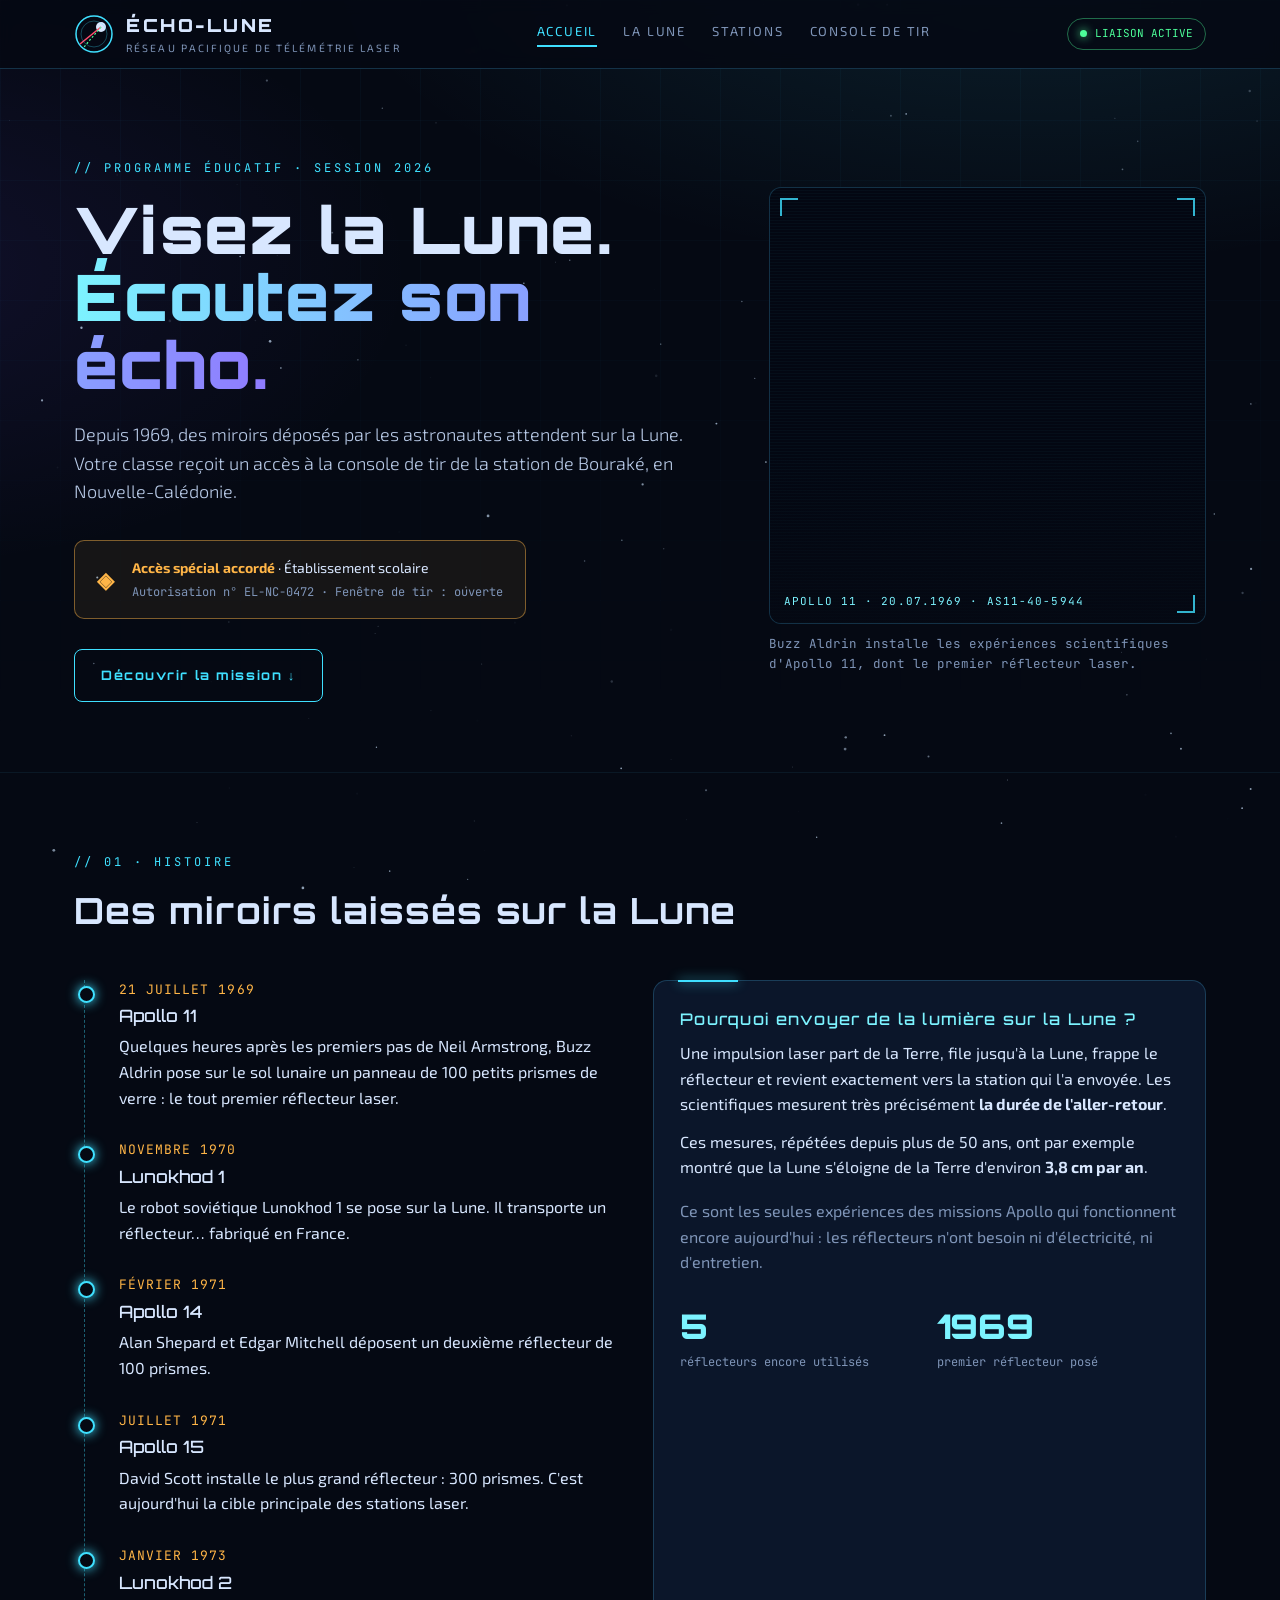
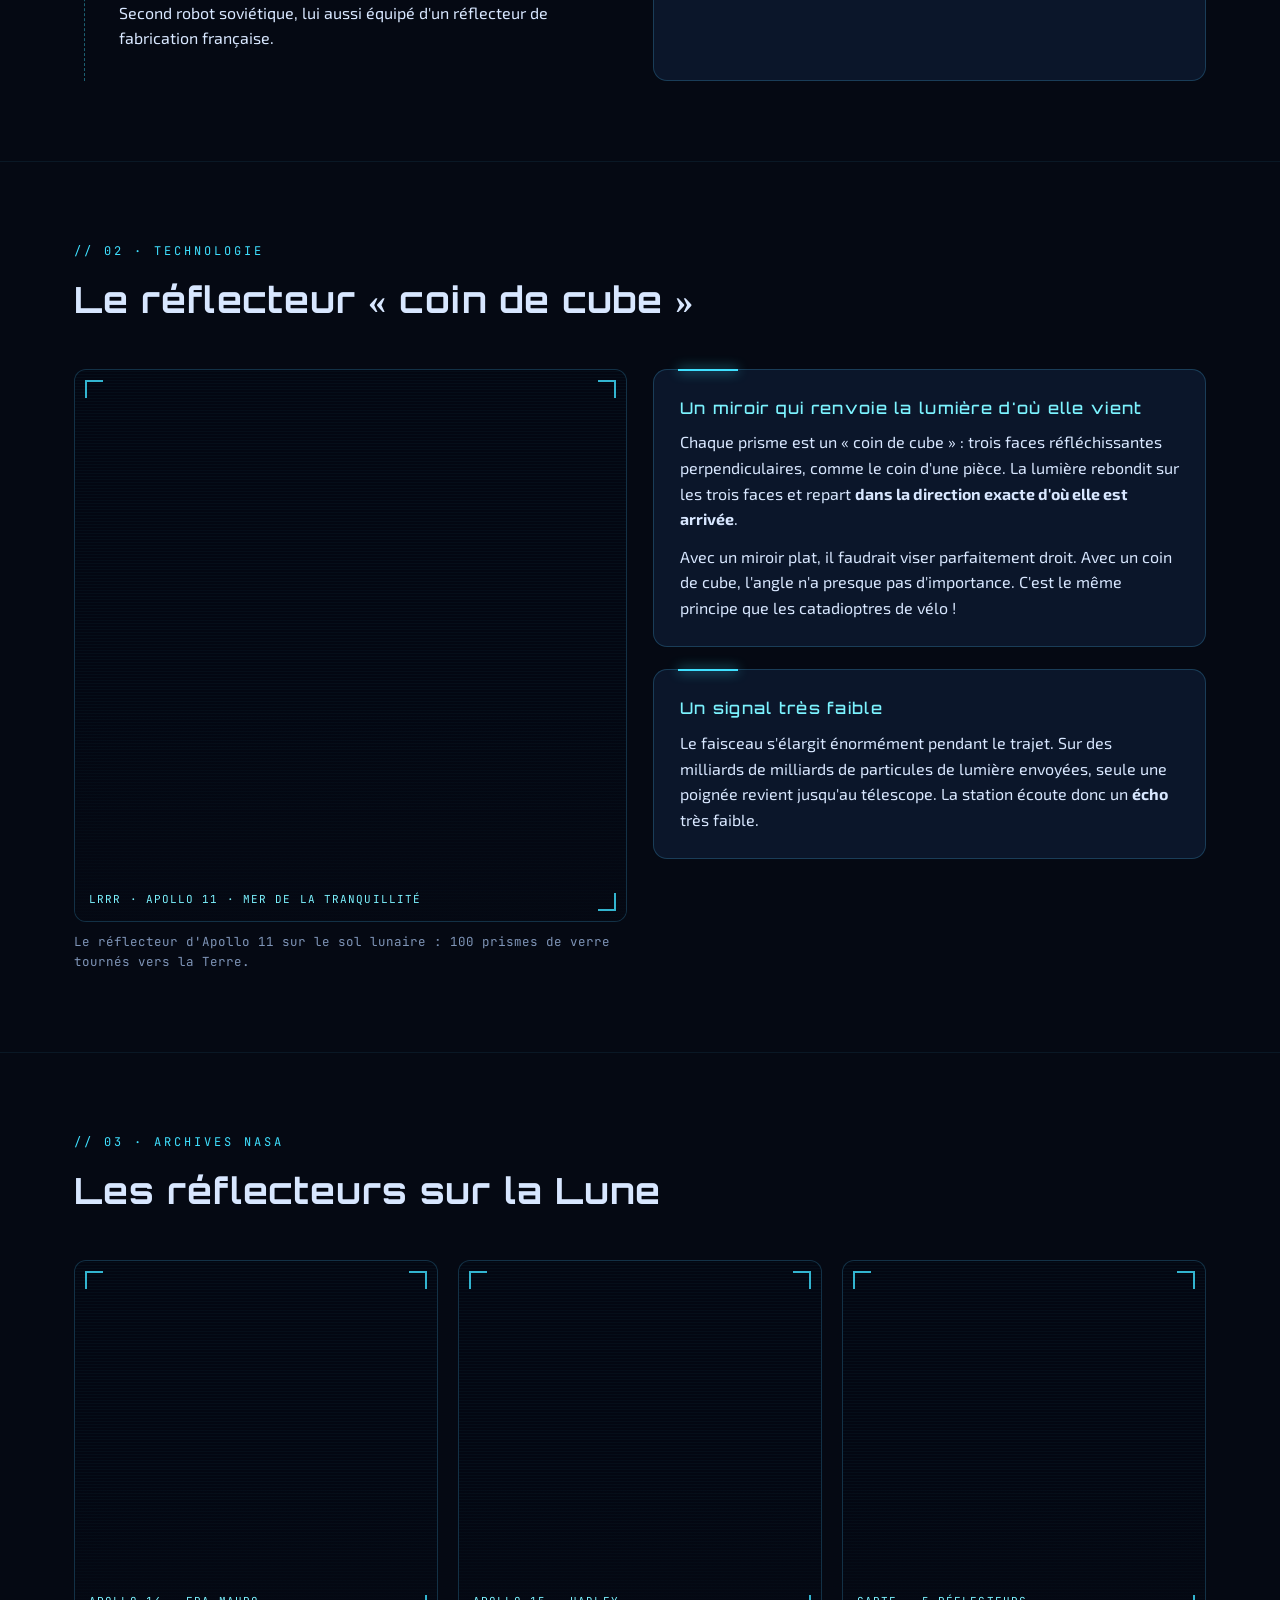
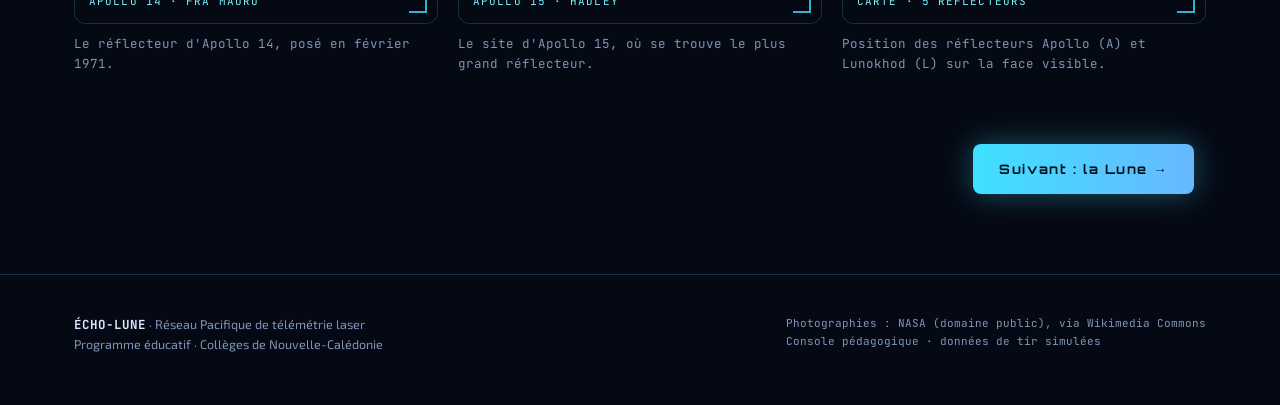
==== index.html @ 390f7b7e "Add files via upload" ====
<!DOCTYPE html>
<html lang="fr"><head><meta charset="utf-8"><meta name="viewport" content="width=device-width, initial-scale=1">
<title>Accueil · ÉCHO-LUNE</title>
<link rel="preconnect" href="https://fonts.googleapis.com">
<link href="https://fonts.googleapis.com/css2?family=Orbitron:wght@500;700;900&family=Exo+2:wght@300;400;600&family=JetBrains+Mono:wght@400;600&display=swap" rel="stylesheet">
<link rel="stylesheet" href="style.css"></head><body>
<canvas id="stars"></canvas>
<header class="topbar"><div class="wrap">
<a class="brand" href="index.html"><svg width="40" height="40" viewBox="0 0 40 40" aria-hidden="true"><circle cx="20" cy="20" r="18" fill="none" stroke="#3fe0ff" stroke-width="1.5"/><circle cx="27" cy="13" r="5" fill="#d8e7ff"/><path d="M6 30 L27 13" stroke="#ff4d6d" stroke-width="1.6"/><path d="M27 13 L10 33" stroke="#4dff9a" stroke-width="1.2" stroke-dasharray="2 2"/><circle cx="20" cy="20" r="13" fill="none" stroke="#3fe0ff" stroke-width=".6" opacity=".5"/></svg><div><b>ÉCHO-LUNE</b><small>Réseau Pacifique de télémétrie laser</small></div></a>
<nav><a href="index.html" class=on>Accueil</a><a href="lune.html">La Lune</a><a href="stations.html">Stations</a><a href="console.html">Console de tir</a></nav><div class="status-pill">LIAISON ACTIVE</div></div></header>
<main>
<div class="hero"><div class="wrap hero-grid">
 <div>
  <div class="kicker">// Programme éducatif · Session 2026</div>
  <h1>Visez la Lune.<br><span>Écoutez son écho.</span></h1>
  <p class="lead">Depuis 1969, des miroirs déposés par les astronautes attendent sur la Lune. Votre classe reçoit un accès à la console de tir de la station de Bouraké, en Nouvelle-Calédonie.</p>
  <div class="access"><div class="ico">◈</div><p><b>Accès spécial accordé</b> · Établissement scolaire<br><span class="muted mono" style="font-size:12px">Autorisation n° EL-NC-0472 · Fenêtre de tir : ouverte</span></p></div>
  <div><a class="cta ghost" href="#histoire">Découvrir la mission ↓</a></div>
 </div>
 <figure><div class="photo ph-tall hero-photo" ><img src="https://commons.wikimedia.org/wiki/Special:FilePath/AS11-40-5944_(22078724161).jpg?width=1400" alt="APOLLO 11 · 20.07.1969 · AS11-40-5944" loading="lazy" referrerpolicy="no-referrer"><span class="corner c1"></span><span class="corner c2"></span><span class="corner c3"></span><div class="hud">APOLLO 11 · 20.07.1969 · AS11-40-5944</div></div>
 <figcaption>Buzz Aldrin installe les expériences scientifiques d'Apollo 11, dont le premier réflecteur laser.</figcaption></figure>
</div></div>

<section id="histoire"><div class="wrap">
 <div class="sec-head"><span class="kicker">// 01 · Histoire</span><h2>Des miroirs laissés sur la Lune</h2></div>
 <div class="grid2">
  <div class="timeline">
   <div class="tl"><div class="date">21 JUILLET 1969</div><h4>Apollo 11</h4><p>Quelques heures après les premiers pas de Neil Armstrong, Buzz Aldrin pose sur le sol lunaire un panneau de 100 petits prismes de verre : le tout premier réflecteur laser.</p></div>
   <div class="tl"><div class="date">NOVEMBRE 1970</div><h4>Lunokhod 1</h4><p>Le robot soviétique Lunokhod 1 se pose sur la Lune. Il transporte un réflecteur… fabriqué en France.</p></div>
   <div class="tl"><div class="date">FÉVRIER 1971</div><h4>Apollo 14</h4><p>Alan Shepard et Edgar Mitchell déposent un deuxième réflecteur de 100 prismes.</p></div>
   <div class="tl"><div class="date">JUILLET 1971</div><h4>Apollo 15</h4><p>David Scott installe le plus grand réflecteur : 300 prismes. C'est aujourd'hui la cible principale des stations laser.</p></div>
   <div class="tl"><div class="date">JANVIER 1973</div><h4>Lunokhod 2</h4><p>Second robot soviétique, lui aussi équipé d'un réflecteur de fabrication française.</p></div>
  </div>
  <div class="panel">
   <h3>Pourquoi envoyer de la lumière sur la Lune ?</h3>
   <p>Une impulsion laser part de la Terre, file jusqu'à la Lune, frappe le réflecteur et revient exactement vers la station qui l'a envoyée. Les scientifiques mesurent très précisément <b>la durée de l'aller-retour</b>.</p>
   <p>Ces mesures, répétées depuis plus de 50 ans, ont par exemple montré que la Lune s'éloigne de la Terre d'environ <b>3,8 cm par an</b>.</p>
   <p class="muted" style="margin-top:18px">Ce sont les seules expériences des missions Apollo qui fonctionnent encore aujourd'hui : les réflecteurs n'ont besoin ni d'électricité, ni d'entretien.</p>
   <div class="grid2" style="margin-top:24px;gap:14px">
    <div><div class="stat">5</div><div class="muted mono" style="font-size:12px">réflecteurs encore utilisés</div></div>
    <div><div class="stat">1969</div><div class="muted mono" style="font-size:12px">premier réflecteur posé</div></div>
   </div>
  </div>
 </div>
</div></section>

<section id="reflecteur"><div class="wrap">
 <div class="sec-head"><span class="kicker">// 02 · Technologie</span><h2>Le réflecteur « coin de cube »</h2></div>
 <div class="grid2">
  <figure><div class="photo ph-tall" ><img src="https://commons.wikimedia.org/wiki/Special:FilePath/Apollo_11_Lunar_Laser_Ranging_Experiment.jpg?width=1200" alt="LRRR · APOLLO 11 · MER DE LA TRANQUILLITÉ" loading="lazy" referrerpolicy="no-referrer"><span class="corner c1"></span><span class="corner c2"></span><span class="corner c3"></span><div class="hud">LRRR · APOLLO 11 · MER DE LA TRANQUILLITÉ</div></div>
  <figcaption>Le réflecteur d'Apollo 11 sur le sol lunaire : 100 prismes de verre tournés vers la Terre.</figcaption></figure>
  <div>
   <div class="panel"><h3>Un miroir qui renvoie la lumière d'où elle vient</h3>
    <p>Chaque prisme est un « coin de cube » : trois faces réfléchissantes perpendiculaires, comme le coin d'une pièce. La lumière rebondit sur les trois faces et repart <b>dans la direction exacte d'où elle est arrivée</b>.</p>
    <p>Avec un miroir plat, il faudrait viser parfaitement droit. Avec un coin de cube, l'angle n'a presque pas d'importance. C'est le même principe que les catadioptres de vélo !</p></div>
   <div class="panel" style="margin-top:22px"><h3>Un signal très faible</h3>
    <p>Le faisceau s'élargit énormément pendant le trajet. Sur des milliards de milliards de particules de lumière envoyées, seule une poignée revient jusqu'au télescope. La station écoute donc un <b>écho</b> très faible.</p></div>
  </div>
 </div>
</div></section>

<section id="galerie"><div class="wrap">
 <div class="sec-head"><span class="kicker">// 03 · Archives NASA</span><h2>Les réflecteurs sur la Lune</h2></div>
 <div class="gallery">
  <figure><div class="photo ph-tall" ><img src="https://commons.wikimedia.org/wiki/Special:FilePath/ALSEP_AS14-67-9386.jpg?width=1000" alt="APOLLO 14 · FRA MAURO" loading="lazy" referrerpolicy="no-referrer"><span class="corner c1"></span><span class="corner c2"></span><span class="corner c3"></span><div class="hud">APOLLO 14 · FRA MAURO</div></div><figcaption>Le réflecteur d'Apollo 14, posé en février 1971.</figcaption></figure>
  <figure><div class="photo ph-tall" ><img src="https://commons.wikimedia.org/wiki/Special:FilePath/AS15-88-11866_-_Apollo_15_flag,_rover,_LM,_Irwin_-_restoration1.jpg?width=1000" alt="APOLLO 15 · HADLEY" loading="lazy" referrerpolicy="no-referrer"><span class="corner c1"></span><span class="corner c2"></span><span class="corner c3"></span><div class="hud">APOLLO 15 · HADLEY</div></div><figcaption>Le site d'Apollo 15, où se trouve le plus grand réflecteur.</figcaption></figure>
  <figure><div class="photo ph-tall" ><img src="https://commons.wikimedia.org/wiki/Special:FilePath/Lunar_retroreflector_locations.jpg?width=1000" alt="CARTE · 5 RÉFLECTEURS" loading="lazy" referrerpolicy="no-referrer"><span class="corner c1"></span><span class="corner c2"></span><span class="corner c3"></span><div class="hud">CARTE · 5 RÉFLECTEURS</div></div><figcaption>Position des réflecteurs Apollo (A) et Lunokhod (L) sur la face visible.</figcaption></figure>
 </div>
 <div class="next"><a class="cta" href="lune.html">Suivant : la Lune →</a></div>
</div></section>
</main>
<footer><div class="wrap">
<div><b class="mono" style="color:var(--txt)">ÉCHO-LUNE</b> · Réseau Pacifique de télémétrie laser<br>Programme éducatif · Collèges de Nouvelle-Calédonie</div>
<div class="mono" style="font-size:11px">Photographies : NASA (domaine public), via Wikimedia Commons<br>Console pédagogique · données de tir simulées</div>
</div></footer>
<script src="common.js"></script>
</body></html>
---- style.css ----
:root{
  --bg:#050913; --bg2:#0a1324; --panel:rgba(14,28,52,.72); --line:rgba(80,200,255,.22);
  --cyan:#3fe0ff; --cyan2:#7cf3ff; --green:#4dff9a; --amber:#ffb547; --red:#ff4d6d;
  --txt:#d8e7ff; --mute:#7f95b8;
}
*{box-sizing:border-box;margin:0;padding:0}
html{scroll-behavior:smooth}
body{background:var(--bg);color:var(--txt);font-family:"Exo 2",system-ui,sans-serif;line-height:1.6;overflow-x:hidden}
body::before{content:"";position:fixed;inset:0;z-index:-2;
  background:radial-gradient(1200px 600px at 80% -10%,rgba(63,224,255,.12),transparent 60%),
             radial-gradient(900px 500px at -10% 30%,rgba(120,80,255,.10),transparent 60%),var(--bg)}
body::after{content:"";position:fixed;inset:0;z-index:-1;pointer-events:none;
  background-image:linear-gradient(var(--line) 1px,transparent 1px),linear-gradient(90deg,var(--line) 1px,transparent 1px);
  background-size:60px 60px;opacity:.18;mask-image:linear-gradient(to bottom,#000,transparent 85%)}
#stars{position:fixed;inset:0;z-index:-1;pointer-events:none}
a{color:var(--cyan)}
.mono{font-family:"JetBrains Mono",monospace}
.wrap{max-width:1180px;margin:0 auto;padding:0 24px}

/* bandeau */
.topbar{border-bottom:1px solid var(--line);background:rgba(5,9,19,.85);backdrop-filter:blur(8px);position:sticky;top:0;z-index:20}
.topbar .wrap{display:flex;align-items:center;justify-content:space-between;height:68px;gap:20px}
.brand{display:flex;align-items:center;gap:12px;text-decoration:none;color:var(--txt)}
.brand b{font-family:Orbitron;font-weight:900;letter-spacing:.14em;font-size:18px}
.brand small{display:block;font-size:10.5px;letter-spacing:.2em;color:var(--mute);text-transform:uppercase}
nav{display:flex;gap:26px}
nav a{color:var(--mute);text-decoration:none;font-size:13px;letter-spacing:.14em;text-transform:uppercase;transition:.2s}
nav a:hover{color:var(--cyan)}
.status-pill{font-family:"JetBrains Mono";font-size:11px;padding:6px 12px;border:1px solid rgba(77,255,154,.4);border-radius:30px;color:var(--green);white-space:nowrap}
.status-pill::before{content:"";display:inline-block;width:7px;height:7px;border-radius:50%;background:var(--green);margin-right:8px;box-shadow:0 0 10px var(--green);animation:blink 1.6s infinite}
@keyframes blink{50%{opacity:.25}}
@media(max-width:860px){nav{display:none}}

/* hero */
.hero{padding:90px 0 70px;position:relative}
.kicker{font-family:"JetBrains Mono";font-size:12px;color:var(--cyan);letter-spacing:.25em;text-transform:uppercase}
h1{font-family:Orbitron;font-weight:900;font-size:clamp(34px,5.4vw,64px);line-height:1.05;margin:18px 0 22px;letter-spacing:.02em}
h1 span{background:linear-gradient(90deg,var(--cyan2),#8f7bff);-webkit-background-clip:text;background-clip:text;color:transparent}
.lead{max-width:640px;font-size:18px;color:#b9cbe8;font-weight:300}
.access{margin-top:34px;display:inline-flex;gap:18px;align-items:center;padding:16px 22px;border:1px solid rgba(255,181,71,.45);border-radius:10px;background:rgba(255,181,71,.07)}
.access .ico{font-family:Orbitron;font-weight:900;color:var(--amber);font-size:22px}
.access p{font-size:14px}.access b{color:var(--amber)}
.hero-grid{display:grid;grid-template-columns:1.2fr .8fr;gap:40px;align-items:center}
@media(max-width:900px){.hero-grid{grid-template-columns:1fr}}
.cta{display:inline-block;margin-top:30px;margin-right:12px;font-family:Orbitron;font-weight:700;letter-spacing:.12em;font-size:13px;padding:15px 26px;border-radius:8px;text-decoration:none;color:#001018;background:linear-gradient(90deg,var(--cyan),#68b8ff);box-shadow:0 0 30px rgba(63,224,255,.35)}
.cta.ghost{background:transparent;color:var(--cyan);border:1px solid var(--cyan);box-shadow:none}

/* sections */
section{padding:80px 0;border-top:1px solid rgba(80,200,255,.08)}
.sec-head{margin-bottom:40px}
.sec-head .kicker{display:block;margin-bottom:10px}
h2{font-family:Orbitron;font-weight:700;font-size:clamp(24px,3vw,36px);letter-spacing:.03em}
h3{font-family:Orbitron;font-weight:500;font-size:16px;letter-spacing:.08em;color:var(--cyan2);margin-bottom:8px}
.panel{background:var(--panel);border:1px solid var(--line);border-radius:14px;padding:26px;position:relative;backdrop-filter:blur(6px)}
.panel::before{content:"";position:absolute;top:-1px;left:24px;width:60px;height:2px;background:var(--cyan);box-shadow:0 0 12px var(--cyan)}
.grid2{display:grid;grid-template-columns:1fr 1fr;gap:26px}
.grid3{display:grid;grid-template-columns:repeat(3,1fr);gap:22px}
@media(max-width:860px){.grid2,.grid3{grid-template-columns:1fr}}
p+p{margin-top:12px}
.muted{color:var(--mute)}

/* frise */
.timeline{position:relative;margin-left:10px;padding-left:34px;border-left:1px dashed rgba(63,224,255,.4)}
.tl{position:relative;margin-bottom:30px}
.tl::before{content:"";position:absolute;left:-41px;top:6px;width:13px;height:13px;border-radius:50%;background:var(--bg);border:2px solid var(--cyan);box-shadow:0 0 12px var(--cyan)}
.tl .date{font-family:"JetBrains Mono";color:var(--amber);font-size:13px;letter-spacing:.08em}
.tl h4{font-family:Orbitron;font-weight:500;font-size:17px;margin:2px 0 4px}

figure{margin:0}
figure svg{width:100%;height:auto;display:block;border-radius:10px;border:1px solid var(--line);background:#030712}
figcaption{font-size:12.5px;color:var(--mute);margin-top:10px;font-family:"JetBrains Mono"}

.stat{font-family:Orbitron;font-weight:900;font-size:34px;color:var(--cyan2)}
.stat small{font-size:14px;font-weight:500;color:var(--mute)}

/* stations */
.station .tag{display:inline-block;font-family:"JetBrains Mono";font-size:10.5px;letter-spacing:.14em;text-transform:uppercase;padding:3px 9px;border-radius:4px;border:1px solid var(--line);color:var(--mute);margin-bottom:12px}
.station.active{border-color:rgba(77,255,154,.55);box-shadow:0 0 40px rgba(77,255,154,.08)}
.station.active .tag{color:var(--green);border-color:rgba(77,255,154,.5)}
.station svg{width:100%;height:auto;border-radius:8px;margin-bottom:14px;background:#030712;border:1px solid var(--line)}

/* console */
#console{background:linear-gradient(180deg,rgba(63,224,255,.04),transparent)}
.console{display:grid;grid-template-columns:320px 1fr;gap:24px}
@media(max-width:960px){.console{grid-template-columns:1fr}}
.ctrl label{display:block;font-family:"JetBrains Mono";font-size:11px;letter-spacing:.14em;text-transform:uppercase;color:var(--mute);margin:14px 0 6px}
.ctrl select,.ctrl input{width:100%;background:#071021;border:1px solid var(--line);color:var(--txt);padding:10px 12px;border-radius:8px;font-family:"JetBrains Mono";font-size:13px}
.sys{font-family:"JetBrains Mono";font-size:12px;margin-top:18px;border-top:1px solid var(--line);padding-top:14px}
.sys div{display:flex;justify-content:space-between;padding:4px 0}
.sys .ok{color:var(--green)}.sys .wait{color:var(--amber)}
#fire{margin-top:22px;width:100%;aspect-ratio:1/1;max-width:260px;display:block;margin-left:auto;margin-right:auto;border-radius:50%;border:none;cursor:pointer;
  font-family:Orbitron;font-weight:900;font-size:17px;letter-spacing:.12em;color:#fff;line-height:1.3;
  background:radial-gradient(circle at 35% 30%,#ff7a90,#d1123a 55%,#6b0019);
  box-shadow:0 0 0 8px rgba(255,77,109,.12),0 0 0 16px rgba(255,77,109,.06),0 0 50px rgba(255,77,109,.5),inset 0 -10px 20px rgba(0,0,0,.4);transition:transform .1s,filter .2s}
#fire:hover{filter:brightness(1.12)}
#fire:active{transform:scale(.96)}
#fire:disabled{cursor:wait;filter:grayscale(.75) brightness(.7)}
#fire small{display:block;font-size:11px;font-weight:500;letter-spacing:.2em;opacity:.85}

.screens{display:grid;gap:20px}
.scope{background:#020a06;border:1px solid rgba(77,255,154,.35);border-radius:12px;padding:14px;box-shadow:inset 0 0 50px rgba(77,255,154,.06)}
.scope-head{display:flex;justify-content:space-between;font-family:"JetBrains Mono";font-size:11px;color:#58c98a;letter-spacing:.1em;margin-bottom:8px}
canvas{width:100%;display:block}
#scopeCv{height:260px}
#trajCv{height:170px}
.readout{display:grid;grid-template-columns:1.3fr 1fr 1fr;gap:16px}
@media(max-width:700px){.readout{grid-template-columns:1fr}}
.ro{background:#040b18;border:1px solid var(--line);border-radius:10px;padding:14px 16px}
.ro span{font-family:"JetBrains Mono";font-size:10.5px;letter-spacing:.16em;color:var(--mute);text-transform:uppercase}
.ro .v{font-family:"JetBrains Mono";font-weight:600;font-size:34px;color:var(--cyan2);text-shadow:0 0 16px rgba(63,224,255,.5)}
.ro .v.small{font-size:18px;margin-top:8px}
.ro .v.got{color:var(--green);text-shadow:0 0 18px rgba(77,255,154,.6)}
.log{max-height:240px;overflow:auto}
table{width:100%;border-collapse:collapse;font-family:"JetBrains Mono";font-size:13px}
th,td{padding:8px 10px;text-align:left;border-bottom:1px solid rgba(80,200,255,.12)}
th{color:var(--mute);font-weight:400;font-size:11px;letter-spacing:.12em;text-transform:uppercase}
td.t{color:var(--green)}
.logbar{display:flex;justify-content:space-between;align-items:center;margin-bottom:10px;gap:10px;flex-wrap:wrap}
.btn-s{background:transparent;border:1px solid var(--line);color:var(--mute);font-family:"JetBrains Mono";font-size:11px;padding:6px 12px;border-radius:6px;cursor:pointer}
.btn-s:hover{color:var(--cyan);border-color:var(--cyan)}

.mission{border-left:3px solid var(--amber);padding:18px 22px;background:rgba(255,181,71,.06);border-radius:0 10px 10px 0}
.mission h3{color:var(--amber)}
.mission ol{margin:10px 0 0 20px}.mission li{margin:6px 0}

footer{border-top:1px solid var(--line);padding:40px 0 50px;font-size:12.5px;color:var(--mute)}
footer .wrap{display:flex;justify-content:space-between;gap:30px;flex-wrap:wrap}

/* --- v2 : pages, photos --- */
nav a.on{color:var(--cyan);border-bottom:2px solid var(--cyan);padding-bottom:4px}
.photo{position:relative;border-radius:12px;overflow:hidden;border:1px solid var(--line);background:#030712}
.photo img{width:100%;height:100%;object-fit:cover;display:block;filter:saturate(1.05) contrast(1.05)}
.photo::after{content:"";position:absolute;inset:0;pointer-events:none;
  background:linear-gradient(180deg,transparent 60%,rgba(5,9,19,.75)),
  repeating-linear-gradient(0deg,rgba(63,224,255,.03) 0 1px,transparent 1px 3px)}
.photo .hud{position:absolute;left:14px;bottom:12px;z-index:2;font-family:"JetBrains Mono";font-size:11px;color:var(--cyan2);letter-spacing:.1em}
.photo .corner{position:absolute;width:18px;height:18px;border-color:var(--cyan);border-style:solid;z-index:2;opacity:.8}
.photo .c1{top:10px;left:10px;border-width:2px 0 0 2px}.photo .c2{top:10px;right:10px;border-width:2px 2px 0 0}
.photo .c3{bottom:10px;right:10px;border-width:0 2px 2px 0}
.ph-tall{aspect-ratio:1/1}.ph-wide{aspect-ratio:16/10}
.credit{font-size:11px;color:var(--mute);font-family:"JetBrains Mono";margin-top:8px}
.hero-photo{min-height:420px}
.gallery{display:grid;grid-template-columns:repeat(3,1fr);gap:20px}
@media(max-width:860px){.gallery{grid-template-columns:1fr}}
.next{display:flex;justify-content:flex-end;margin-top:40px}
.page-hero{padding:60px 0 20px}
/* fiche Lune */
.moon-wrap{position:relative;max-width:560px;margin:0 auto}
.moon-wrap img{width:100%;border-radius:50%;display:block;box-shadow:0 0 80px rgba(200,220,255,.18)}
.moon-wrap .ring{position:absolute;inset:-18px;border:1px dashed rgba(63,224,255,.5);border-radius:50%;animation:spin 60s linear infinite}
@keyframes spin{to{transform:rotate(360deg)}}
.moon-tag{position:absolute;font-family:"JetBrains Mono";font-size:12px;background:rgba(5,9,19,.85);border:1px solid var(--cyan);padding:8px 12px;border-radius:6px;color:var(--txt);white-space:nowrap}
.moon-tag b{display:block;font-family:Orbitron;color:var(--cyan2);font-size:20px}
.moon-tag::before{content:"";position:absolute;width:40px;height:1px;background:var(--cyan);top:50%}
.mt-l{left:-40px;top:22%}.mt-l::before{right:-40px}
.mt-r{right:-50px;top:58%}.mt-r::before{left:-40px}
.mt-b{left:50%;transform:translateX(-50%);bottom:-26px}
@media(max-width:700px){.moon-tag{position:static;display:inline-block;margin:8px 4px}.moon-tag::before{display:none}.mt-b{transform:none}}
.datatable td:first-child{color:var(--mute)}
.datatable td:last-child{color:var(--cyan2);text-align:right}
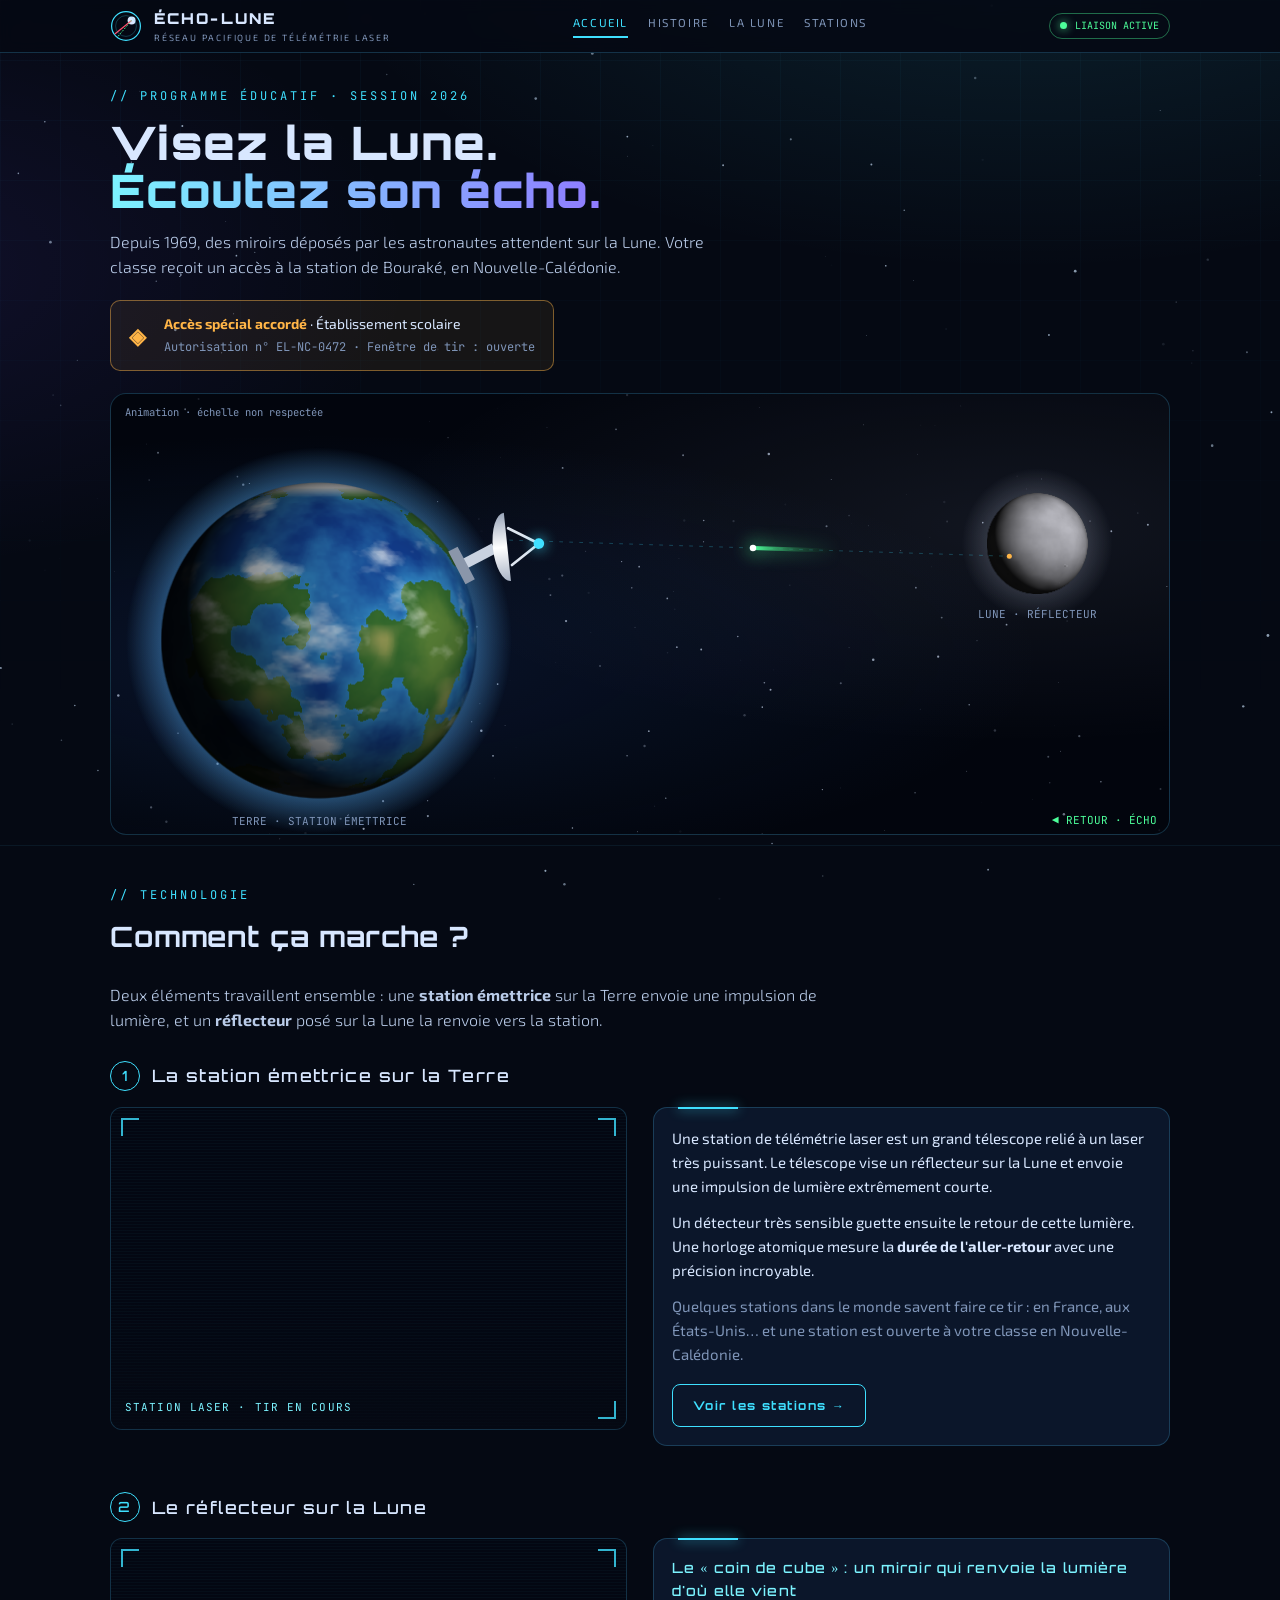
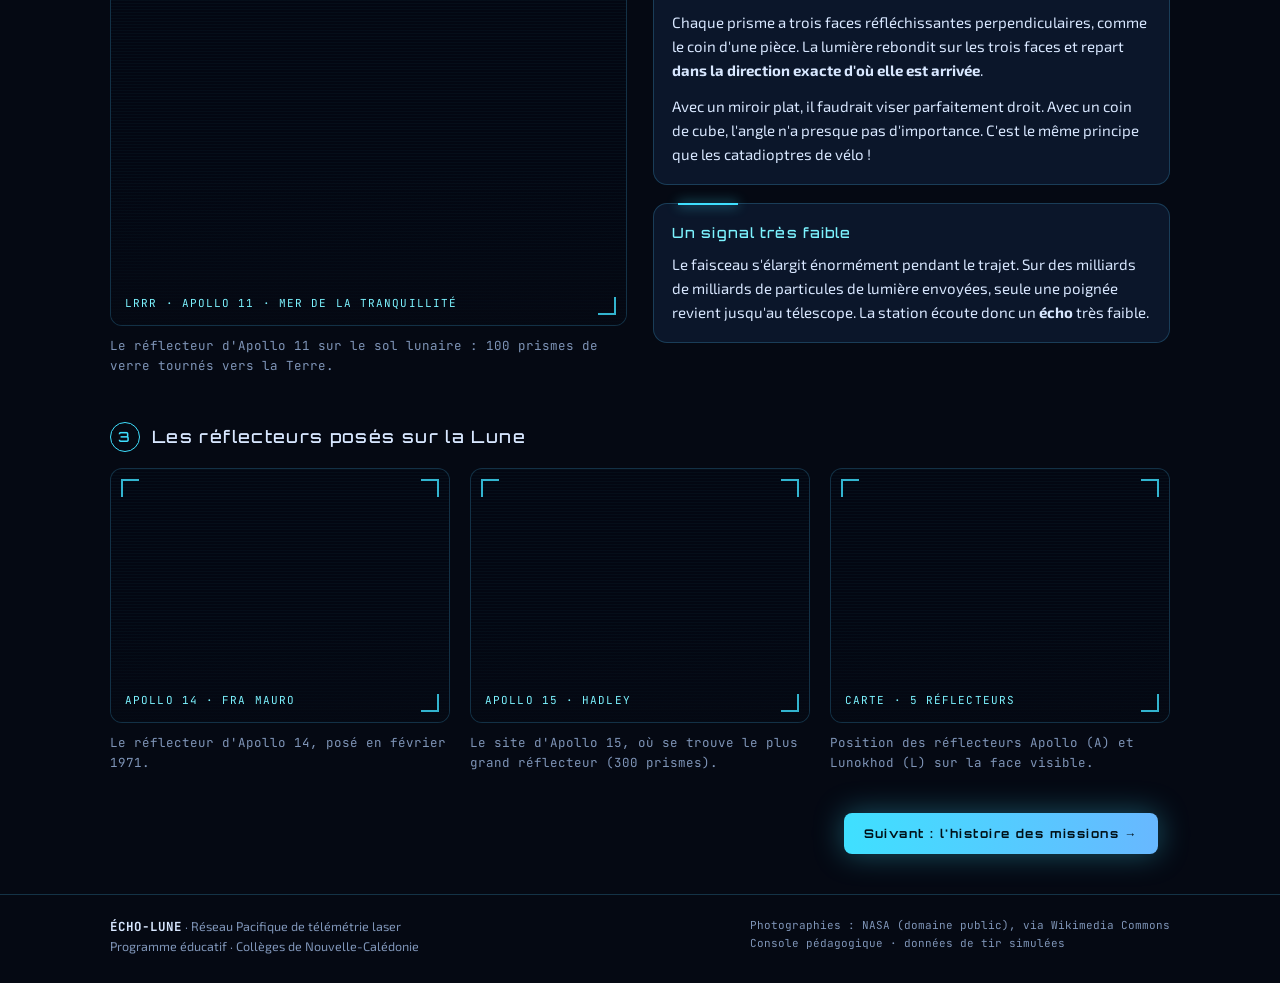
==== commit 508e80e8: "Accueil 3D animé, onglet Histoire, stations sélectionnables, salle de tir accessible depuis Bouraké " ====
--- a/index.html
+++ b/index.html
@@ -7,71 +7,59 @@
 <canvas id="stars"></canvas>
 <header class="topbar"><div class="wrap">
 <a class="brand" href="index.html"><svg width="40" height="40" viewBox="0 0 40 40" aria-hidden="true"><circle cx="20" cy="20" r="18" fill="none" stroke="#3fe0ff" stroke-width="1.5"/><circle cx="27" cy="13" r="5" fill="#d8e7ff"/><path d="M6 30 L27 13" stroke="#ff4d6d" stroke-width="1.6"/><path d="M27 13 L10 33" stroke="#4dff9a" stroke-width="1.2" stroke-dasharray="2 2"/><circle cx="20" cy="20" r="13" fill="none" stroke="#3fe0ff" stroke-width=".6" opacity=".5"/></svg><div><b>ÉCHO-LUNE</b><small>Réseau Pacifique de télémétrie laser</small></div></a>
-<nav><a href="index.html" class=on>Accueil</a><a href="lune.html">La Lune</a><a href="stations.html">Stations</a><a href="console.html">Console de tir</a></nav><div class="status-pill">LIAISON ACTIVE</div></div></header>
+<nav><a href="index.html" class=on>Accueil</a><a href="histoire.html">Histoire</a><a href="lune.html">La Lune</a><a href="stations.html">Stations</a></nav><div class="status-pill">LIAISON ACTIVE</div></div></header>
 <main>
-<div class="hero"><div class="wrap hero-grid">
- <div>
+<div class="hero home-hero"><div class="wrap">
+ <div class="hero-text">
   <div class="kicker">// Programme éducatif · Session 2026</div>
   <h1>Visez la Lune.<br><span>Écoutez son écho.</span></h1>
-  <p class="lead">Depuis 1969, des miroirs déposés par les astronautes attendent sur la Lune. Votre classe reçoit un accès à la console de tir de la station de Bouraké, en Nouvelle-Calédonie.</p>
+  <p class="lead">Depuis 1969, des miroirs déposés par les astronautes attendent sur la Lune. Votre classe reçoit un accès à la station de Bouraké, en Nouvelle-Calédonie.</p>
   <div class="access"><div class="ico">◈</div><p><b>Accès spécial accordé</b> · Établissement scolaire<br><span class="muted mono" style="font-size:12px">Autorisation n° EL-NC-0472 · Fenêtre de tir : ouverte</span></p></div>
-  <div><a class="cta ghost" href="#histoire">Découvrir la mission ↓</a></div>
  </div>
- <figure><div class="photo ph-tall hero-photo" ><img src="https://commons.wikimedia.org/wiki/Special:FilePath/AS11-40-5944_(22078724161).jpg?width=1400" alt="APOLLO 11 · 20.07.1969 · AS11-40-5944" loading="lazy" referrerpolicy="no-referrer"><span class="corner c1"></span><span class="corner c2"></span><span class="corner c3"></span><div class="hud">APOLLO 11 · 20.07.1969 · AS11-40-5944</div></div>
- <figcaption>Buzz Aldrin installe les expériences scientifiques d'Apollo 11, dont le premier réflecteur laser.</figcaption></figure>
+ <div class="scene"><canvas id="sceneCv" aria-label="Animation : une station sur Terre envoie une impulsion laser vers la Lune, qui revient"></canvas>
+  <div class="scene-cap mono">Animation · échelle non respectée</div></div>
 </div></div>
 
-<section id="histoire"><div class="wrap">
- <div class="sec-head"><span class="kicker">// 01 · Histoire</span><h2>Des miroirs laissés sur la Lune</h2></div>
+<section id="technologie"><div class="wrap">
+ <div class="sec-head"><span class="kicker">// Technologie</span><h2>Comment ça marche ?</h2></div>
+ <p class="lead" style="max-width:760px;margin-bottom:28px">Deux éléments travaillent ensemble : une <b>station émettrice</b> sur la Terre envoie une impulsion de lumière, et un <b>réflecteur</b> posé sur la Lune la renvoie vers la station.</p>
+
+ <h3 class="tech-h"><span>1</span> La station émettrice sur la Terre</h3>
  <div class="grid2">
-  <div class="timeline">
-   <div class="tl"><div class="date">21 JUILLET 1969</div><h4>Apollo 11</h4><p>Quelques heures après les premiers pas de Neil Armstrong, Buzz Aldrin pose sur le sol lunaire un panneau de 100 petits prismes de verre : le tout premier réflecteur laser.</p></div>
-   <div class="tl"><div class="date">NOVEMBRE 1970</div><h4>Lunokhod 1</h4><p>Le robot soviétique Lunokhod 1 se pose sur la Lune. Il transporte un réflecteur… fabriqué en France.</p></div>
-   <div class="tl"><div class="date">FÉVRIER 1971</div><h4>Apollo 14</h4><p>Alan Shepard et Edgar Mitchell déposent un deuxième réflecteur de 100 prismes.</p></div>
-   <div class="tl"><div class="date">JUILLET 1971</div><h4>Apollo 15</h4><p>David Scott installe le plus grand réflecteur : 300 prismes. C'est aujourd'hui la cible principale des stations laser.</p></div>
-   <div class="tl"><div class="date">JANVIER 1973</div><h4>Lunokhod 2</h4><p>Second robot soviétique, lui aussi équipé d'un réflecteur de fabrication française.</p></div>
-  </div>
+  <div class="photo ph-wide"><img src="https://commons.wikimedia.org/wiki/Special:FilePath/Goddard_Spaceflight_Center_Laser_Ranging_Facility.jpg?width=1600" alt="STATION LASER · TIR EN COURS" loading="lazy" referrerpolicy="no-referrer"><span class="corner c1"></span><span class="corner c2"></span><span class="corner c3"></span><div class="hud">STATION LASER · TIR EN COURS</div></div>
   <div class="panel">
-   <h3>Pourquoi envoyer de la lumière sur la Lune ?</h3>
-   <p>Une impulsion laser part de la Terre, file jusqu'à la Lune, frappe le réflecteur et revient exactement vers la station qui l'a envoyée. Les scientifiques mesurent très précisément <b>la durée de l'aller-retour</b>.</p>
-   <p>Ces mesures, répétées depuis plus de 50 ans, ont par exemple montré que la Lune s'éloigne de la Terre d'environ <b>3,8 cm par an</b>.</p>
-   <p class="muted" style="margin-top:18px">Ce sont les seules expériences des missions Apollo qui fonctionnent encore aujourd'hui : les réflecteurs n'ont besoin ni d'électricité, ni d'entretien.</p>
-   <div class="grid2" style="margin-top:24px;gap:14px">
-    <div><div class="stat">5</div><div class="muted mono" style="font-size:12px">réflecteurs encore utilisés</div></div>
-    <div><div class="stat">1969</div><div class="muted mono" style="font-size:12px">premier réflecteur posé</div></div>
-   </div>
+   <p>Une station de télémétrie laser est un grand télescope relié à un laser très puissant. Le télescope vise un réflecteur sur la Lune et envoie une impulsion de lumière extrêmement courte.</p>
+   <p>Un détecteur très sensible guette ensuite le retour de cette lumière. Une horloge atomique mesure la <b>durée de l'aller-retour</b> avec une précision incroyable.</p>
+   <p class="muted">Quelques stations dans le monde savent faire ce tir : en France, aux États-Unis… et une station est ouverte à votre classe en Nouvelle-Calédonie.</p>
+   <a class="cta ghost" href="stations.html">Voir les stations →</a>
   </div>
  </div>
-</div></section>
 
-<section id="reflecteur"><div class="wrap">
- <div class="sec-head"><span class="kicker">// 02 · Technologie</span><h2>Le réflecteur « coin de cube »</h2></div>
+ <h3 class="tech-h" style="margin-top:46px"><span>2</span> Le réflecteur sur la Lune</h3>
  <div class="grid2">
-  <figure><div class="photo ph-tall" ><img src="https://commons.wikimedia.org/wiki/Special:FilePath/Apollo_11_Lunar_Laser_Ranging_Experiment.jpg?width=1200" alt="LRRR · APOLLO 11 · MER DE LA TRANQUILLITÉ" loading="lazy" referrerpolicy="no-referrer"><span class="corner c1"></span><span class="corner c2"></span><span class="corner c3"></span><div class="hud">LRRR · APOLLO 11 · MER DE LA TRANQUILLITÉ</div></div>
+  <figure><div class="photo ph-tall"><img src="https://commons.wikimedia.org/wiki/Special:FilePath/Apollo_11_Lunar_Laser_Ranging_Experiment.jpg?width=1200" alt="LRRR · APOLLO 11 · MER DE LA TRANQUILLITÉ" loading="lazy" referrerpolicy="no-referrer"><span class="corner c1"></span><span class="corner c2"></span><span class="corner c3"></span><div class="hud">LRRR · APOLLO 11 · MER DE LA TRANQUILLITÉ</div></div>
   <figcaption>Le réflecteur d'Apollo 11 sur le sol lunaire : 100 prismes de verre tournés vers la Terre.</figcaption></figure>
   <div>
-   <div class="panel"><h3>Un miroir qui renvoie la lumière d'où elle vient</h3>
-    <p>Chaque prisme est un « coin de cube » : trois faces réfléchissantes perpendiculaires, comme le coin d'une pièce. La lumière rebondit sur les trois faces et repart <b>dans la direction exacte d'où elle est arrivée</b>.</p>
+   <div class="panel"><h3>Le « coin de cube » : un miroir qui renvoie la lumière d'où elle vient</h3>
+    <p>Chaque prisme a trois faces réfléchissantes perpendiculaires, comme le coin d'une pièce. La lumière rebondit sur les trois faces et repart <b>dans la direction exacte d'où elle est arrivée</b>.</p>
     <p>Avec un miroir plat, il faudrait viser parfaitement droit. Avec un coin de cube, l'angle n'a presque pas d'importance. C'est le même principe que les catadioptres de vélo !</p></div>
-   <div class="panel" style="margin-top:22px"><h3>Un signal très faible</h3>
+   <div class="panel" style="margin-top:18px"><h3>Un signal très faible</h3>
     <p>Le faisceau s'élargit énormément pendant le trajet. Sur des milliards de milliards de particules de lumière envoyées, seule une poignée revient jusqu'au télescope. La station écoute donc un <b>écho</b> très faible.</p></div>
   </div>
  </div>
-</div></section>
 
-<section id="galerie"><div class="wrap">
- <div class="sec-head"><span class="kicker">// 03 · Archives NASA</span><h2>Les réflecteurs sur la Lune</h2></div>
+ <h3 class="tech-h" style="margin-top:46px"><span>3</span> Les réflecteurs posés sur la Lune</h3>
  <div class="gallery">
-  <figure><div class="photo ph-tall" ><img src="https://commons.wikimedia.org/wiki/Special:FilePath/ALSEP_AS14-67-9386.jpg?width=1000" alt="APOLLO 14 · FRA MAURO" loading="lazy" referrerpolicy="no-referrer"><span class="corner c1"></span><span class="corner c2"></span><span class="corner c3"></span><div class="hud">APOLLO 14 · FRA MAURO</div></div><figcaption>Le réflecteur d'Apollo 14, posé en février 1971.</figcaption></figure>
-  <figure><div class="photo ph-tall" ><img src="https://commons.wikimedia.org/wiki/Special:FilePath/AS15-88-11866_-_Apollo_15_flag,_rover,_LM,_Irwin_-_restoration1.jpg?width=1000" alt="APOLLO 15 · HADLEY" loading="lazy" referrerpolicy="no-referrer"><span class="corner c1"></span><span class="corner c2"></span><span class="corner c3"></span><div class="hud">APOLLO 15 · HADLEY</div></div><figcaption>Le site d'Apollo 15, où se trouve le plus grand réflecteur.</figcaption></figure>
-  <figure><div class="photo ph-tall" ><img src="https://commons.wikimedia.org/wiki/Special:FilePath/Lunar_retroreflector_locations.jpg?width=1000" alt="CARTE · 5 RÉFLECTEURS" loading="lazy" referrerpolicy="no-referrer"><span class="corner c1"></span><span class="corner c2"></span><span class="corner c3"></span><div class="hud">CARTE · 5 RÉFLECTEURS</div></div><figcaption>Position des réflecteurs Apollo (A) et Lunokhod (L) sur la face visible.</figcaption></figure>
+  <figure><div class="photo ph-tall"><img src="https://commons.wikimedia.org/wiki/Special:FilePath/ALSEP_AS14-67-9386.jpg?width=1000" alt="APOLLO 14 · FRA MAURO" loading="lazy" referrerpolicy="no-referrer"><span class="corner c1"></span><span class="corner c2"></span><span class="corner c3"></span><div class="hud">APOLLO 14 · FRA MAURO</div></div><figcaption>Le réflecteur d'Apollo 14, posé en février 1971.</figcaption></figure>
+  <figure><div class="photo ph-tall"><img src="https://commons.wikimedia.org/wiki/Special:FilePath/AS15-88-11866_-_Apollo_15_flag,_rover,_LM,_Irwin_-_restoration1.jpg?width=1000" alt="APOLLO 15 · HADLEY" loading="lazy" referrerpolicy="no-referrer"><span class="corner c1"></span><span class="corner c2"></span><span class="corner c3"></span><div class="hud">APOLLO 15 · HADLEY</div></div><figcaption>Le site d'Apollo 15, où se trouve le plus grand réflecteur (300 prismes).</figcaption></figure>
+  <figure><div class="photo ph-tall"><img src="https://commons.wikimedia.org/wiki/Special:FilePath/Lunar_retroreflector_locations.jpg?width=1000" alt="CARTE · 5 RÉFLECTEURS" loading="lazy" referrerpolicy="no-referrer"><span class="corner c1"></span><span class="corner c2"></span><span class="corner c3"></span><div class="hud">CARTE · 5 RÉFLECTEURS</div></div><figcaption>Position des réflecteurs Apollo (A) et Lunokhod (L) sur la face visible.</figcaption></figure>
  </div>
- <div class="next"><a class="cta" href="lune.html">Suivant : la Lune →</a></div>
+ <div class="next"><a class="cta" href="histoire.html">Suivant : l'histoire des missions →</a></div>
 </div></section>
 </main>
 <footer><div class="wrap">
 <div><b class="mono" style="color:var(--txt)">ÉCHO-LUNE</b> · Réseau Pacifique de télémétrie laser<br>Programme éducatif · Collèges de Nouvelle-Calédonie</div>
 <div class="mono" style="font-size:11px">Photographies : NASA (domaine public), via Wikimedia Commons<br>Console pédagogique · données de tir simulées</div>
 </div></footer>
-<script src="common.js"></script>
+<script src="common.js"></script><script src="scene.js"></script>
 </body></html>
--- a/style.css
+++ b/style.css
@@ -159,3 +159,138 @@
 @media(max-width:700px){.moon-tag{position:static;display:inline-block;margin:8px 4px}.moon-tag::before{display:none}.mt-b{transform:none}}
 .datatable td:first-child{color:var(--mute)}
 .datatable td:last-child{color:var(--cyan2);text-align:right}
+
+/* --- v3 : choisir l'onde envoyée --- */
+.wave{margin-bottom:28px}
+.wave-docs{display:grid;grid-template-columns:repeat(3,1fr);gap:16px;margin-top:6px}
+@media(max-width:900px){.wave-docs{grid-template-columns:1fr}}
+.doc{background:#071021;border:1px solid var(--line);border-radius:10px;padding:14px 16px;font-size:14.5px}
+.doc h4{font-family:Orbitron;font-weight:500;font-size:14px;color:var(--txt);margin:4px 0 6px}
+.doc-n{font-family:"JetBrains Mono";font-size:10.5px;letter-spacing:.16em;color:var(--amber);text-transform:uppercase}
+#fullCv{height:72px}
+#specCv{height:90px;cursor:pointer;touch-action:none}
+#sinCv{height:170px}
+.wave-ctrl{display:flex;flex-direction:column;gap:12px;margin-top:6px}
+#lamRange{width:100%;accent-color:var(--cyan)}
+.presets{display:flex;flex-wrap:wrap;gap:8px}
+.presets .btn-s.on{color:var(--bg);background:var(--cyan);border-color:var(--cyan)}
+.wave-read{display:grid;grid-template-columns:1fr 1.4fr;gap:16px;margin-top:14px}
+@media(max-width:700px){.wave-read{grid-template-columns:1fr}}
+.wave-read div{background:#040b18;border:1px solid var(--line);border-radius:10px;padding:12px 16px}
+.wave-read span{display:block;font-family:"JetBrains Mono";font-size:10.5px;letter-spacing:.16em;color:var(--mute);text-transform:uppercase}
+.wave-read b{font-family:"JetBrains Mono";font-weight:600;font-size:30px}
+.wave-read b.small{font-size:18px;color:var(--txt)}
+
+/* --- v4 : tout plus compact, recentré --- */
+body{font-size:15px}
+.wrap{max-width:1100px;padding:0 20px}
+.topbar .wrap{height:52px}
+.brand svg{width:32px;height:32px}.brand b{font-size:15px}.brand small{font-size:9px}
+nav{gap:20px}nav a{font-size:11.5px}
+.status-pill{font-size:10px;padding:4px 10px}
+.hero{padding:40px 0 30px}
+h1{font-size:clamp(28px,3.8vw,46px);margin:12px 0 14px}
+.lead{font-size:16px}
+.access{margin-top:20px;padding:12px 18px}
+.cta{margin-top:18px;padding:11px 20px;font-size:12px}
+section{padding:40px 0}
+.sec-head{margin-bottom:22px}
+h2{font-size:clamp(20px,2.4vw,28px)}
+h3{font-size:14px}
+.panel{padding:18px}
+.page-hero{padding:30px 0 10px}
+.hero-photo{min-height:0}
+.ph-tall{aspect-ratio:4/3}
+.hero-grid{gap:28px}
+.timeline .tl{margin-bottom:18px}
+.next{margin-top:22px}
+.moon-wrap{max-width:min(400px,58vh)}
+.moon-tag b{font-size:16px}
+footer{padding:22px 0 26px}
+
+/* --- console : un seul écran, sans défilement --- */
+.dash-page{height:100vh;overflow:hidden;display:flex;flex-direction:column}
+.dash-page::after{opacity:.1}
+.dash-page footer{display:none}
+.dash{flex:1 1 auto;min-height:0;display:grid;grid-template-columns:minmax(230px,270px) minmax(0,1fr) minmax(250px,300px);gap:12px;
+  padding:12px;max-width:1500px;width:100%;margin:0 auto}
+.dcol{display:flex;flex-direction:column;gap:12px;min-height:0;min-width:0}
+.dpanel{padding:12px 14px}
+.dash h3{font-size:12.5px;margin-bottom:4px}
+.dash .ctrl label{margin:8px 0 4px;font-size:10px}
+.dash .ctrl select,.dash .ctrl input{padding:6px 8px;font-size:12px}
+.row2{display:grid;grid-template-columns:1fr;gap:0}
+.dash .sys{font-size:10.5px;margin-top:8px;padding-top:6px;display:grid;grid-template-columns:1fr 1fr;gap:2px 10px}
+.dash .sys div{padding:0;display:flex;flex-direction:column}
+.dash .sys div span:first-child{color:var(--mute);font-size:9.5px}
+.dash #fire{width:min(110px,13vh);max-width:none;margin-top:10px;font-size:13px;box-shadow:0 0 0 6px rgba(255,77,109,.12),0 0 30px rgba(255,77,109,.45),inset 0 -8px 16px rgba(0,0,0,.4)}
+.dash #fire small{font-size:9px}
+.dread{display:grid;grid-template-columns:1fr 1fr;gap:10px}
+.dread .ro{padding:8px 12px}.dread .ro:first-child{grid-column:1/-1}
+.dash .ro span{font-size:9.5px}
+.dash .ro .v{font-size:clamp(22px,3.6vh,32px)}
+.dash .ro .v.small{font-size:13px;margin-top:4px}
+.dash .wave{margin:0;display:flex;flex-direction:column;gap:6px;flex:0 0 auto}
+.wave-top{display:flex;gap:12px;align-items:center;flex-wrap:wrap}
+.dash .wave-read{display:flex;gap:10px;margin:0}
+.dash .wave-read div{padding:5px 10px}
+.dash .wave-read span{font-size:9.5px}
+.dash .wave-read b{font-size:20px}.dash .wave-read b.small{font-size:13px}
+.dash .presets{gap:5px;margin-left:auto}
+.dash .presets .btn-s{padding:4px 8px;font-size:10.5px}
+.dash #specCv{height:clamp(54px,8vh,70px)}
+.dash #sinCv{height:clamp(70px,13vh,120px)}
+.dash #lamRange{margin:0}
+.dash .scope{padding:8px 10px;display:flex;flex-direction:column;min-height:0}
+.dash .scope-head{font-size:10px;margin-bottom:4px}
+.dscope{flex:1 1 0}
+.dash #scopeCv{flex:1 1 0;min-height:60px;height:auto}
+.dtraj{flex:0 0 auto;border-color:var(--line);background:#030712}
+.dash #trajCv{height:clamp(64px,11vh,110px)}
+.dinfo{flex:0 0 auto;max-height:46%;display:flex;flex-direction:column;overflow:hidden}
+.tabs{display:flex;gap:4px;margin-bottom:8px;flex-wrap:wrap}
+.tab{background:transparent;border:1px solid var(--line);color:var(--mute);font-family:"JetBrains Mono";font-size:11px;padding:4px 10px;border-radius:6px;cursor:pointer}
+.tab.on{background:var(--cyan);color:var(--bg);border-color:var(--cyan)}
+.tabc{display:none;font-size:12.5px;line-height:1.45;overflow:auto;min-height:0}
+.tabc.on{display:block;flex:1 1 auto}
+.tabc h4{font-family:Orbitron;font-weight:500;font-size:12.5px;color:var(--amber);margin-bottom:4px}
+.tabc ol{margin-left:18px}.tabc li{margin:2px 0}
+.dash #fullCv{height:72px;margin-top:8px}
+.dlog{flex:1 1 0;min-height:0;display:flex;flex-direction:column}
+.dlog .log{max-height:none;flex:1 1 0;min-height:0;overflow:auto}
+.dash table{font-size:11.5px}.dash th,.dash td{padding:5px 6px}.dash th{font-size:9.5px}
+/* écran étroit : on revient à une page qui défile */
+@media(max-width:1000px),(max-height:520px){
+  .dash-page{height:auto;overflow:visible;display:block}
+  .dash{display:flex;flex-direction:column}
+  .dscope{flex:none}.dash #scopeCv{flex:none;height:220px}
+  .dinfo{max-height:none}.dlog{flex:none}.dlog .log{max-height:260px}
+}
+
+.dash .cap{font-family:"JetBrains Mono";font-size:10.5px;color:var(--mute)}
+@media(max-height:700px){.dash .ctrl label{margin:5px 0 3px}.dash h3{margin-bottom:0}.dread{gap:8px}.dread .ro{padding:6px 10px}.dash .dpanel{padding:10px 12px}.dash,.dcol{gap:10px}}
+
+/* --- v5 : accueil 3D, histoire, stations sélectionnables --- */
+.home-hero{padding:34px 0 10px}
+.home-hero .hero-text{max-width:760px}
+.scene{position:relative;margin-top:22px;border:1px solid var(--line);border-radius:16px;overflow:hidden;
+  background:radial-gradient(ellipse at 20% 60%,rgba(40,90,180,.18),transparent 60%),radial-gradient(ellipse at 85% 30%,rgba(200,210,255,.08),transparent 50%),#02050d}
+#sceneCv{width:100%;height:clamp(260px,42vw,440px);display:block}
+.scene-cap{position:absolute;left:14px;top:10px;font-size:10.5px;color:var(--mute)}
+.tech-h{display:flex;align-items:center;gap:12px;font-size:17px;color:var(--txt);margin-bottom:16px}
+.tech-h span{display:inline-grid;place-items:center;width:30px;height:30px;border-radius:50%;border:1px solid var(--cyan);color:var(--cyan);font-size:14px}
+.st-pick .pick{text-align:left;font:inherit;color:inherit;cursor:pointer;transition:transform .15s,border-color .2s,box-shadow .2s}
+.st-pick .pick:hover{transform:translateY(-3px);border-color:var(--cyan)}
+.pick .ant{font-size:34px;line-height:1;margin-bottom:10px;filter:drop-shadow(0 0 10px rgba(63,224,255,.5))}
+.pick .st-state{margin-top:14px;font-size:12px;color:var(--cyan);letter-spacing:.06em}
+.pick.sel{border-color:var(--cyan);box-shadow:0 0 30px rgba(63,224,255,.12)}
+.pick.ko{border-color:rgba(255,77,109,.6)}.pick.ko .st-state{color:var(--red)}
+.pick.ok{border-color:rgba(77,255,154,.7);box-shadow:0 0 40px rgba(77,255,154,.12)}.pick.ok .st-state{color:var(--green)}
+.st-msg{min-height:24px;margin:20px 0;font-family:"JetBrains Mono";font-size:13px;color:var(--mute)}
+.st-msg.ko{color:var(--red)}.st-msg.ok{color:var(--green)}
+.st-open{animation:fadein .5s ease}
+@keyframes fadein{from{opacity:0;transform:translateY(10px)}to{opacity:1;transform:none}}
+.dstation{position:relative;border-radius:8px;overflow:hidden;margin-bottom:8px;border:1px solid var(--line)}
+.dstation img{width:100%;height:clamp(56px,11vh,110px);object-fit:cover;display:block}
+.dstation span{position:absolute;left:6px;bottom:4px;font-family:"JetBrains Mono";font-size:8.5px;color:#fff;background:rgba(5,9,19,.7);padding:2px 5px;border-radius:3px;letter-spacing:.05em}
+@media(max-width:860px){.topbar .wrap{height:auto;flex-wrap:wrap;padding-top:8px;padding-bottom:8px}nav{display:flex;order:3;width:100%;gap:16px;overflow-x:auto}}
